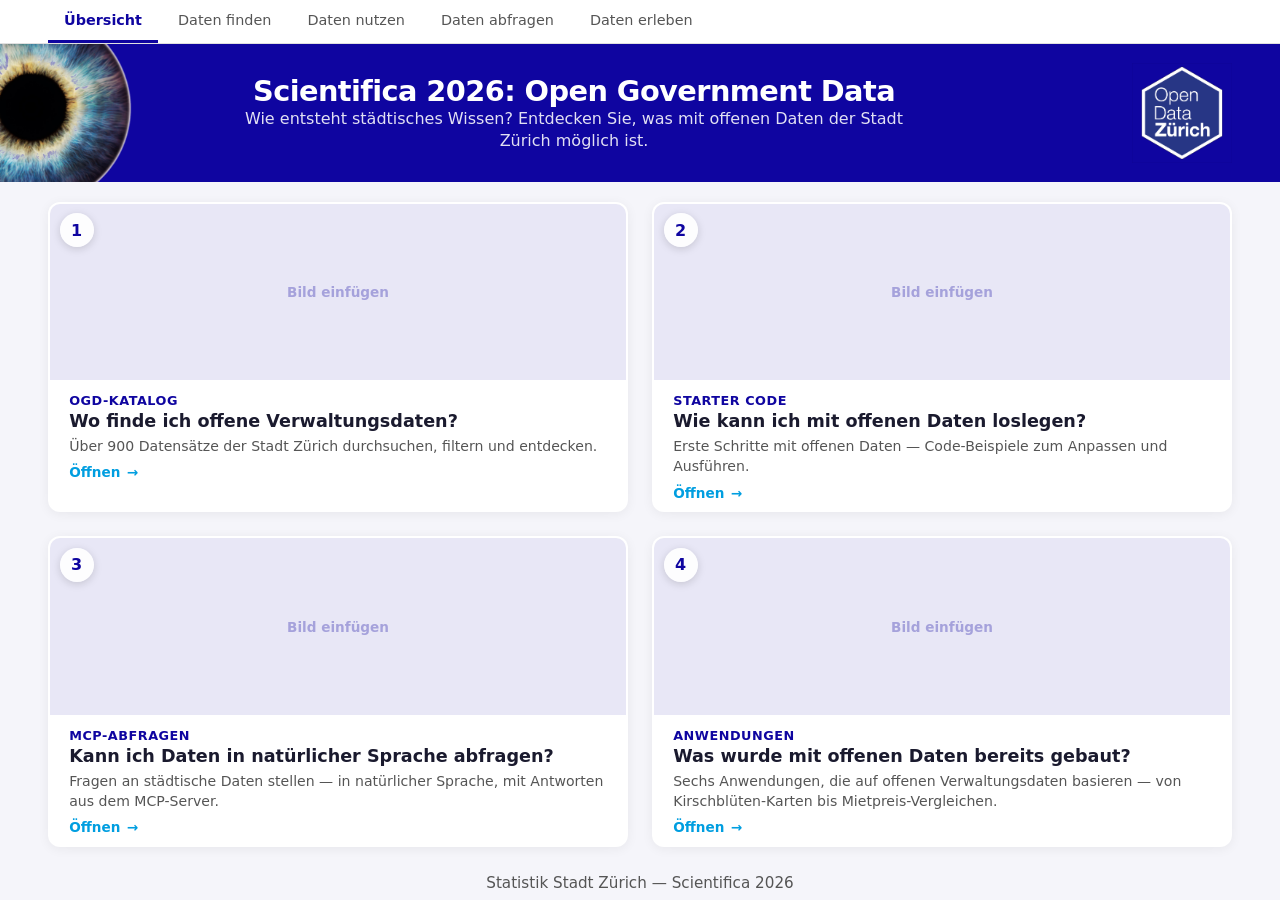
==== index.html @ 386baf56 "Inhalte ausbauen: Navigation, Kacheln, Header und CSS zentralisieren - Navigation umbenannt: Daten f" ====
<!DOCTYPE html>
<html lang="de">
<head>
  <meta charset="UTF-8">
  <meta name="viewport" content="width=device-width, initial-scale=1.0">
  <title>Scientifica 2026: Open Government Data — Stadt Zürich</title>
  <link rel="stylesheet" href="shared/style.css">
  <style>
    body {
      height: 100vh;
      overflow: hidden;
    }

    main {
      padding: 1.2rem 3rem;
      flex: 1;
      display: flex;
      min-height: 0;
    }

    .cards {
      grid-template-columns: repeat(2, 1fr);
      grid-template-rows: repeat(2, 1fr);
      flex: 1;
      min-height: 0;
    }

    .station-card {
      background: var(--card-bg);
      border-radius: var(--radius);
      overflow: hidden;
      box-shadow: 0 2px 12px rgba(0,0,0,0.06);
      display: flex;
      flex-direction: column;
      transition: transform 0.15s ease, box-shadow 0.15s ease;
      cursor: pointer;
      border: 2px solid transparent;
      text-decoration: none;
      color: inherit;
      padding: 0;
      min-height: 0;
    }

    .station-card:hover, .station-card:focus-visible {
      transform: translateY(-3px);
      box-shadow: 0 8px 24px rgba(0,0,0,0.10);
      border-color: var(--accent);
      outline: none;
    }

    .station-image {
      position: relative;
      flex: 1;
      min-height: 0;
      overflow: hidden;
      background: var(--blue-light);
    }

    .station-image img {
      width: 100%;
      height: 100%;
      object-fit: cover;
    }

    .station-image .placeholder-text {
      position: absolute;
      inset: 0;
      display: flex;
      align-items: center;
      justify-content: center;
      color: var(--blue);
      opacity: 0.3;
      font-size: 0.85rem;
      font-weight: 600;
    }

    .station-number {
      position: absolute;
      top: 0.6rem;
      left: 0.6rem;
      display: inline-flex;
      align-items: center;
      justify-content: center;
      width: 34px;
      height: 34px;
      border-radius: 50%;
      background: rgba(255,255,255,0.92);
      color: var(--blue);
      font-weight: 700;
      font-size: 1rem;
      box-shadow: 0 2px 8px rgba(0,0,0,0.15);
      z-index: 1;
    }

    .station-body {
      padding: 0.8rem 1.2rem 1rem;
      display: flex;
      flex-direction: column;
      flex-shrink: 0;
      height: 130px;
    }

    .station-label {
      font-size: 0.8rem;
      font-weight: 600;
      color: var(--blue);
      text-transform: uppercase;
      letter-spacing: 0.04em;
      margin-bottom: 0.2rem;
      display: block;
    }

    .station-card h2 {
      font-size: 1.1rem;
      font-weight: 700;
      margin-bottom: 0.3rem;
      color: var(--text);
    }

    .station-card p {
      font-size: 0.88rem;
      color: var(--text-light);
      line-height: 1.45;
    }

    .station-meta {
      margin-top: 0.5rem;
      display: flex;
      align-items: center;
      justify-content: space-between;
    }

    .station-cta {
      font-size: 0.85rem;
      font-weight: 600;
      color: var(--accent);
      display: flex;
      align-items: center;
      gap: 0.4rem;
    }

    .station-cta::after {
      content: '\2192';
      transition: transform 0.15s ease;
    }

    .station-card:hover .station-cta::after {
      transform: translateX(4px);
    }

    footer {
      padding: 0.5rem 3rem;
    }
  </style>
</head>
<body>

  <nav>
    <a class="active" href="index.html">Übersicht</a>
    <a href="katalog/index.html">Daten finden</a>
    <a href="starter-code/index.html">Daten nutzen</a>
    <a href="mcp-abfragen/index.html">Daten abfragen</a>
    <a href="anwendungen/index.html">Daten erleben</a>
  </nav>

  <header>
    <img class="header-eye" src="shared/eth_Auge1_transparent.png" alt="">
    <div class="header-text">
      <h1>Scientifica 2026: Open Government Data</h1>
      <p>Wie entsteht städtisches Wissen? Entdecken Sie, was mit offenen Daten der Stadt Zürich möglich ist.</p>
    </div>
    <img class="header-logo" src="shared/OGD_STICKER_final_zueriblau_hintergrund_quadr_noFill.png" alt="Open Data Zürich">
  </header>

  <main>
    <div class="cards">

      <a class="station-card" href="katalog/index.html">
        <div class="station-image">
          <span class="station-number">1</span>
          <!-- Bild hier einfügen: <img src="DEINE_URL" alt="OGD-Katalog"> -->
          <span class="placeholder-text">Bild einfügen</span>
        </div>
        <div class="station-body">
          <span class="station-label">OGD-Katalog</span>
          <h2>Wo finde ich offene Verwaltungsdaten?</h2>
          <p>Über 900 Datensätze der Stadt Zürich durchsuchen, filtern und entdecken.</p>
          <div class="station-meta">
            <span class="station-cta">Öffnen</span>
          </div>
        </div>
      </a>

      <a class="station-card" href="starter-code/index.html">
        <div class="station-image">
          <span class="station-number">2</span>
          <!-- Bild hier einfügen: <img src="DEINE_URL" alt="Starter Code"> -->
          <span class="placeholder-text">Bild einfügen</span>
        </div>
        <div class="station-body">
          <span class="station-label">Starter Code</span>
          <h2>Wie kann ich mit offenen Daten loslegen?</h2>
          <p>Erste Schritte mit offenen Daten — Code-Beispiele zum Anpassen und Ausführen.</p>
          <div class="station-meta">
            <span class="station-cta">Öffnen</span>
          </div>
        </div>
      </a>

      <a class="station-card" href="mcp-abfragen/index.html">
        <div class="station-image">
          <span class="station-number">3</span>
          <!-- Bild hier einfügen: <img src="DEINE_URL" alt="MCP-Abfragen"> -->
          <span class="placeholder-text">Bild einfügen</span>
        </div>
        <div class="station-body">
          <span class="station-label">MCP-Abfragen</span>
          <h2>Kann ich Daten in natürlicher Sprache abfragen?</h2>
          <p>Fragen an städtische Daten stellen — in natürlicher Sprache, mit Antworten aus dem MCP-Server.</p>
          <div class="station-meta">
            <span class="station-cta">Öffnen</span>
          </div>
        </div>
      </a>

      <a class="station-card" href="anwendungen/index.html">
        <div class="station-image">
          <span class="station-number">4</span>
          <!-- Bild hier einfügen: <img src="DEINE_URL" alt="Anwendungen"> -->
          <span class="placeholder-text">Bild einfügen</span>
        </div>
        <div class="station-body">
          <span class="station-label">Anwendungen</span>
          <h2>Was wurde mit offenen Daten bereits gebaut?</h2>
          <p>Sechs Anwendungen, die auf offenen Verwaltungsdaten basieren — von Kirschblüten-Karten bis Mietpreis-Vergleichen.</p>
          <div class="station-meta">
            <span class="station-cta">Öffnen</span>
          </div>
        </div>
      </a>

    </div>
  </main>

  <footer>
    <p>Statistik Stadt Zürich — Scientifica 2026</p>
  </footer>

</body>
</html>
---- shared/style.css ----
:root {
  --blue: #0F05A0;
  --blue-light: #e8e7f6;
  --accent: #009ee0;
  --text: #1a1a2e;
  --text-light: #555;
  --bg: #f5f5fa;
  --card-bg: #fff;
  --radius: 12px;
}

* { margin: 0; padding: 0; box-sizing: border-box; }

body {
  font-family: 'Segoe UI', system-ui, -apple-system, sans-serif;
  background: var(--bg);
  color: var(--text);
  min-height: 100vh;
  display: flex;
  flex-direction: column;
  cursor: default;
  user-select: none;
}

nav {
  background: #fff;
  border-bottom: 1px solid #e0e0e0;
  padding: 0 3rem;
  display: flex;
  align-items: center;
  gap: 0.25rem;
  overflow-x: auto;
}

nav a {
  padding: 0.75rem 1rem;
  font-size: 0.9rem;
  font-weight: 500;
  color: var(--text-light);
  text-decoration: none;
  white-space: nowrap;
  border-bottom: 3px solid transparent;
  transition: color 0.15s ease, border-color 0.15s ease;
}

nav a:hover {
  color: var(--text);
}

nav a.active {
  color: var(--blue);
  border-bottom-color: var(--blue);
  font-weight: 700;
}

header {
  background: var(--blue);
  color: #fff;
  padding: 1.2rem 3rem;
  display: flex;
  align-items: center;
  justify-content: center;
  gap: 2rem;
  position: relative;
  overflow: hidden;
  flex-shrink: 0;
}

.header-eye {
  position: absolute;
  left: -80px;
  top: 50%;
  transform: translateY(-50%);
  width: 220px;
  height: 220px;
  object-fit: cover;
  border-radius: 50%;
  pointer-events: none;
}

.header-text {
  text-align: center;
  flex: 1;
  z-index: 1;
}

header h1 {
  font-size: 1.8rem;
  font-weight: 700;
  letter-spacing: -0.02em;
}

header p {
  font-size: 1rem;
  opacity: 0.88;
  max-width: 700px;
  margin: 0 auto;
  line-height: 1.4;
}

.header-logo {
  width: 100px;
  height: 100px;
  flex-shrink: 0;
  object-fit: contain;
  z-index: 1;
}

main {
  flex: 1;
  padding: 2.5rem 3rem;
  max-width: 1400px;
  margin: 0 auto;
  width: 100%;
}

.cards {
  display: grid;
  grid-template-columns: repeat(auto-fit, minmax(340px, 1fr));
  gap: 1.5rem;
}

.card {
  background: var(--card-bg);
  border-radius: var(--radius);
  overflow: hidden;
  box-shadow: 0 2px 12px rgba(0,0,0,0.06);
  display: flex;
  flex-direction: column;
  transition: transform 0.15s ease, box-shadow 0.15s ease;
  cursor: pointer;
  border: 2px solid transparent;
  text-decoration: none;
  color: inherit;
}

.card:hover, .card:focus-visible {
  transform: translateY(-3px);
  box-shadow: 0 8px 24px rgba(0,0,0,0.10);
  border-color: var(--accent);
  outline: none;
}

.card-image {
  width: 100%;
  height: 200px;
  object-fit: cover;
  display: block;
}

.card-body {
  padding: 1.5rem;
  display: flex;
  flex-direction: column;
  flex: 1;
}

.card h2 {
  font-size: 1.3rem;
  font-weight: 700;
  margin-bottom: 0.5rem;
  color: var(--text);
}

.card p {
  font-size: 0.95rem;
  color: var(--text-light);
  line-height: 1.55;
  flex: 1;
}

.card-cta {
  margin-top: 1rem;
  font-size: 0.9rem;
  font-weight: 600;
  color: var(--accent);
  display: flex;
  align-items: center;
  gap: 0.4rem;
}

.card-cta::after {
  content: '\2192';
  transition: transform 0.15s ease;
}

.card:hover .card-cta::after {
  transform: translateX(4px);
}

footer {
  text-align: center;
  padding: 1.5rem 3rem 2rem;
  color: var(--text-light);
  font-size: 0.95rem;
}

footer a {
  color: var(--accent);
  text-decoration: none;
  font-weight: 600;
}

footer a:hover {
  text-decoration: underline;
}

/* Intro */
.intro {
  display: flex;
  gap: 2.5rem;
  align-items: flex-start;
  margin-bottom: 2.5rem;
}

.intro-text {
  flex: 1;
}

.intro-text h2 {
  font-size: 1.5rem;
  font-weight: 700;
  margin-bottom: 0.75rem;
  color: var(--text);
}

.intro-text p {
  font-size: 1rem;
  line-height: 1.6;
  color: var(--text-light);
  margin-bottom: 0.75rem;
}

.intro-image {
  width: 320px;
  flex-shrink: 0;
  border-radius: var(--radius);
  box-shadow: 0 2px 12px rgba(0,0,0,0.08);
}

/* Section titles */
.section-title {
  font-size: 1.4rem;
  font-weight: 700;
  margin-bottom: 1.25rem;
  color: var(--text);
}

/* Feature / Benefit boxes */
.features, .benefits {
  display: grid;
  grid-template-columns: repeat(auto-fit, minmax(240px, 1fr));
  gap: 1rem;
  margin-bottom: 2.5rem;
}

.feature, .benefit {
  background: var(--card-bg);
  border-radius: var(--radius);
  padding: 1.25rem;
  box-shadow: 0 2px 8px rgba(0,0,0,0.05);
}

.feature strong, .benefit strong {
  display: block;
  font-size: 0.95rem;
  margin-bottom: 0.3rem;
  color: var(--text);
}

.feature span, .benefit span {
  font-size: 0.88rem;
  color: var(--text-light);
  line-height: 1.5;
}

/* CTA banner */
.try-cta {
  background: var(--blue);
  color: #fff;
  border-radius: var(--radius);
  padding: 2rem;
  text-align: center;
  margin-bottom: 2.5rem;
}

.try-cta h2 {
  font-size: 1.4rem;
  font-weight: 700;
  margin-bottom: 0.5rem;
}

.try-cta p {
  font-size: 1rem;
  opacity: 0.88;
  margin-bottom: 1rem;
}

.try-cta a {
  display: inline-block;
  background: #fff;
  color: var(--blue);
  font-weight: 700;
  font-size: 1rem;
  padding: 0.7rem 2rem;
  border-radius: 8px;
  text-decoration: none;
  transition: transform 0.15s ease;
}

.try-cta a:hover {
  transform: scale(1.03);
}

/* Info note */
.info-note, .tech-note {
  background: var(--card-bg);
  border-radius: var(--radius);
  padding: 1.25rem 1.5rem;
  box-shadow: 0 2px 8px rgba(0,0,0,0.05);
  font-size: 0.9rem;
  color: var(--text-light);
  line-height: 1.6;
}

.info-note a, .tech-note a {
  color: var(--accent);
  text-decoration: none;
  font-weight: 600;
}

.info-note a:hover, .tech-note a:hover {
  text-decoration: underline;
}

/* Steps */
.steps {
  background: var(--card-bg);
  border-radius: var(--radius);
  padding: 1.5rem 2rem;
  box-shadow: 0 2px 12px rgba(0,0,0,0.06);
  margin-bottom: 2.5rem;
}

.steps h3 {
  font-size: 1.1rem;
  font-weight: 700;
  margin-bottom: 1rem;
  color: var(--text);
}

.steps ol {
  list-style: none;
  counter-reset: step;
  padding: 0;
}

.steps li {
  counter-increment: step;
  position: relative;
  padding-left: calc(28px + 0.75rem);
  margin-bottom: 0.75rem;
  font-size: 0.95rem;
  line-height: 1.55;
  color: var(--text-light);
}

.steps li::before {
  content: counter(step);
  position: absolute;
  left: 0;
  top: 0;
  display: inline-flex;
  align-items: center;
  justify-content: center;
  width: 28px;
  height: 28px;
  border-radius: 50%;
  background: var(--blue);
  color: #fff;
  font-weight: 700;
  font-size: 0.85rem;
}

.steps li a {
  color: var(--accent);
  text-decoration: none;
  font-weight: 600;
}

.steps li a:hover {
  text-decoration: underline;
}

/* Auto-reset overlay */
.reset-overlay {
  display: none;
  position: fixed;
  inset: 0;
  background: rgba(15, 5, 160, 0.92);
  color: #fff;
  z-index: 1000;
  flex-direction: column;
  align-items: center;
  justify-content: center;
  cursor: pointer;
}

.reset-overlay.visible {
  display: flex;
}

.reset-overlay h2 {
  font-size: 2.5rem;
  margin-bottom: 1rem;
}

.reset-overlay p {
  font-size: 1.3rem;
  opacity: 0.85;
}
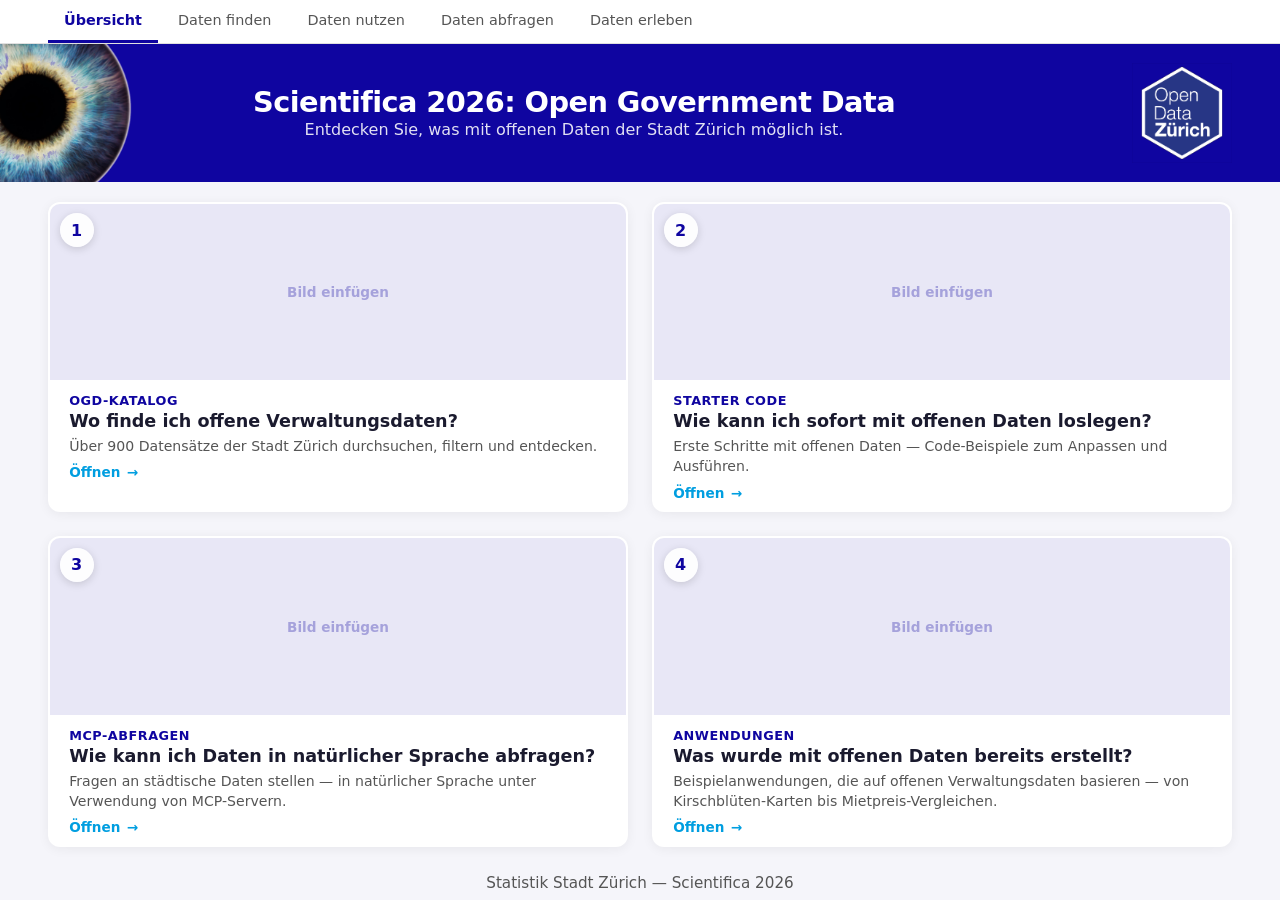
==== commit 9c354766: "Texte verfeinern: Kachel-Ueberschriften, Untertitel, Starter-Code-Schritte - Uebersicht: Kachel-Uebe" ====
--- a/index.html
+++ b/index.html
@@ -167,7 +167,7 @@
     <img class="header-eye" src="shared/eth_Auge1_transparent.png" alt="">
     <div class="header-text">
       <h1>Scientifica 2026: Open Government Data</h1>
-      <p>Wie entsteht städtisches Wissen? Entdecken Sie, was mit offenen Daten der Stadt Zürich möglich ist.</p>
+      <p>Entdecken Sie, was mit offenen Daten der Stadt Zürich möglich ist.</p>
     </div>
     <img class="header-logo" src="shared/OGD_STICKER_final_zueriblau_hintergrund_quadr_noFill.png" alt="Open Data Zürich">
   </header>
@@ -199,7 +199,7 @@
         </div>
         <div class="station-body">
           <span class="station-label">Starter Code</span>
-          <h2>Wie kann ich mit offenen Daten loslegen?</h2>
+          <h2>Wie kann ich sofort mit offenen Daten loslegen?</h2>
           <p>Erste Schritte mit offenen Daten — Code-Beispiele zum Anpassen und Ausführen.</p>
           <div class="station-meta">
             <span class="station-cta">Öffnen</span>
@@ -215,8 +215,8 @@
         </div>
         <div class="station-body">
           <span class="station-label">MCP-Abfragen</span>
-          <h2>Kann ich Daten in natürlicher Sprache abfragen?</h2>
-          <p>Fragen an städtische Daten stellen — in natürlicher Sprache, mit Antworten aus dem MCP-Server.</p>
+          <h2>Wie kann ich Daten in natürlicher Sprache abfragen?</h2>
+          <p>Fragen an städtische Daten stellen — in natürlicher Sprache unter Verwendung von MCP-Servern.</p>
           <div class="station-meta">
             <span class="station-cta">Öffnen</span>
           </div>
@@ -231,8 +231,8 @@
         </div>
         <div class="station-body">
           <span class="station-label">Anwendungen</span>
-          <h2>Was wurde mit offenen Daten bereits gebaut?</h2>
-          <p>Sechs Anwendungen, die auf offenen Verwaltungsdaten basieren — von Kirschblüten-Karten bis Mietpreis-Vergleichen.</p>
+          <h2>Was wurde mit offenen Daten bereits erstellt?</h2>
+          <p>Beispielanwendungen, die auf offenen Verwaltungsdaten basieren — von Kirschblüten-Karten bis Mietpreis-Vergleichen.</p>
           <div class="station-meta">
             <span class="station-cta">Öffnen</span>
           </div>
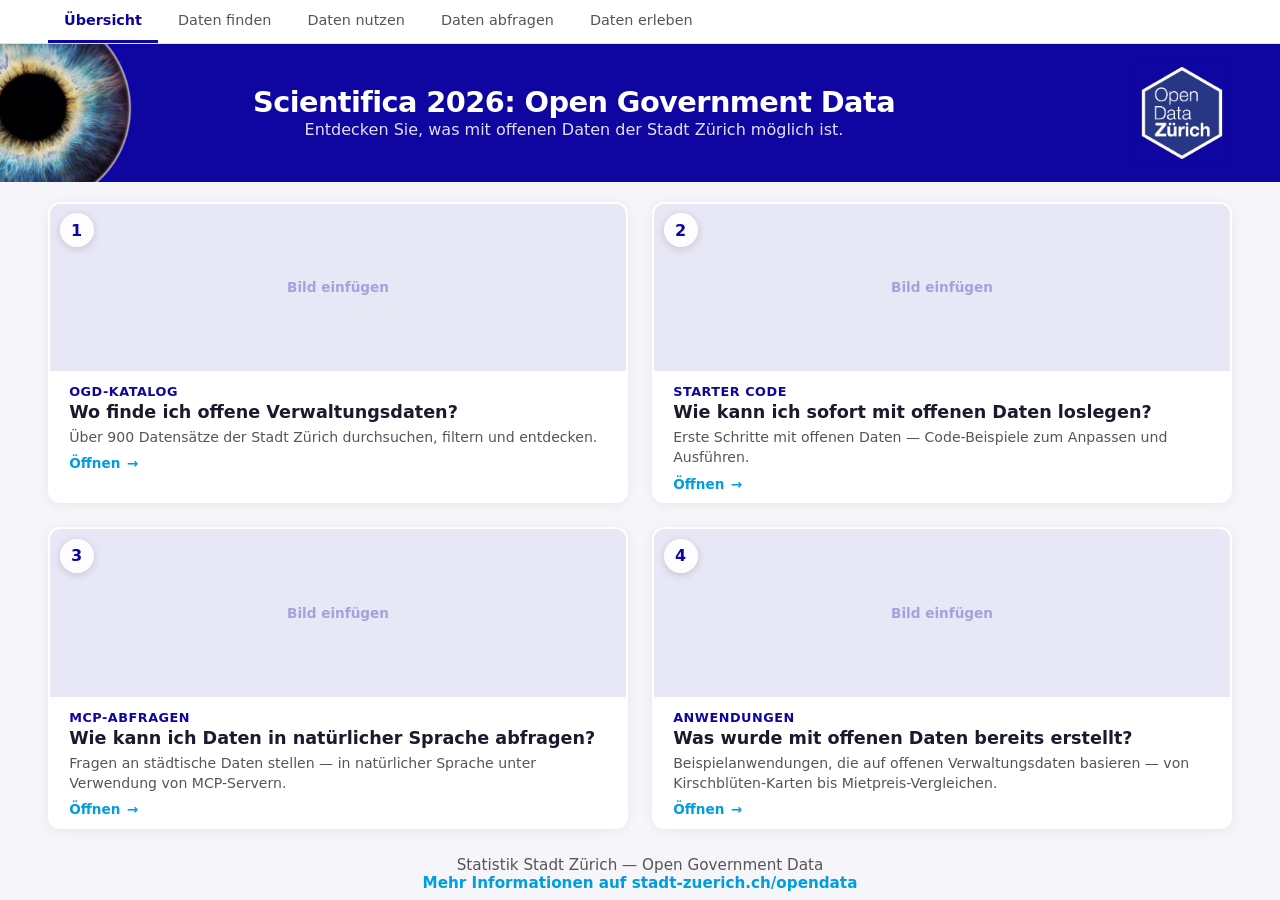
==== commit 212f0b77: "anpassungen mcp-server, footer, etc." ====
--- a/index.html
+++ b/index.html
@@ -243,7 +243,11 @@
   </main>
 
   <footer>
-    <p>Statistik Stadt Zürich — Scientifica 2026</p>
+    <p>
+      Statistik Stadt Zürich — Open Government Data
+      <br>
+      <a href="https://www.stadt-zuerich.ch/opendata" target="_blank" rel="noopener">Mehr Informationen auf stadt-zuerich.ch/opendata</a>
+    </p>
   </footer>
 
 </body>
--- a/shared/style.css
+++ b/shared/style.css
@@ -20,6 +20,11 @@
   flex-direction: column;
   cursor: default;
   user-select: none;
+}
+
+pre, code {
+  user-select: text;
+  cursor: text;
 }
 
 nav {
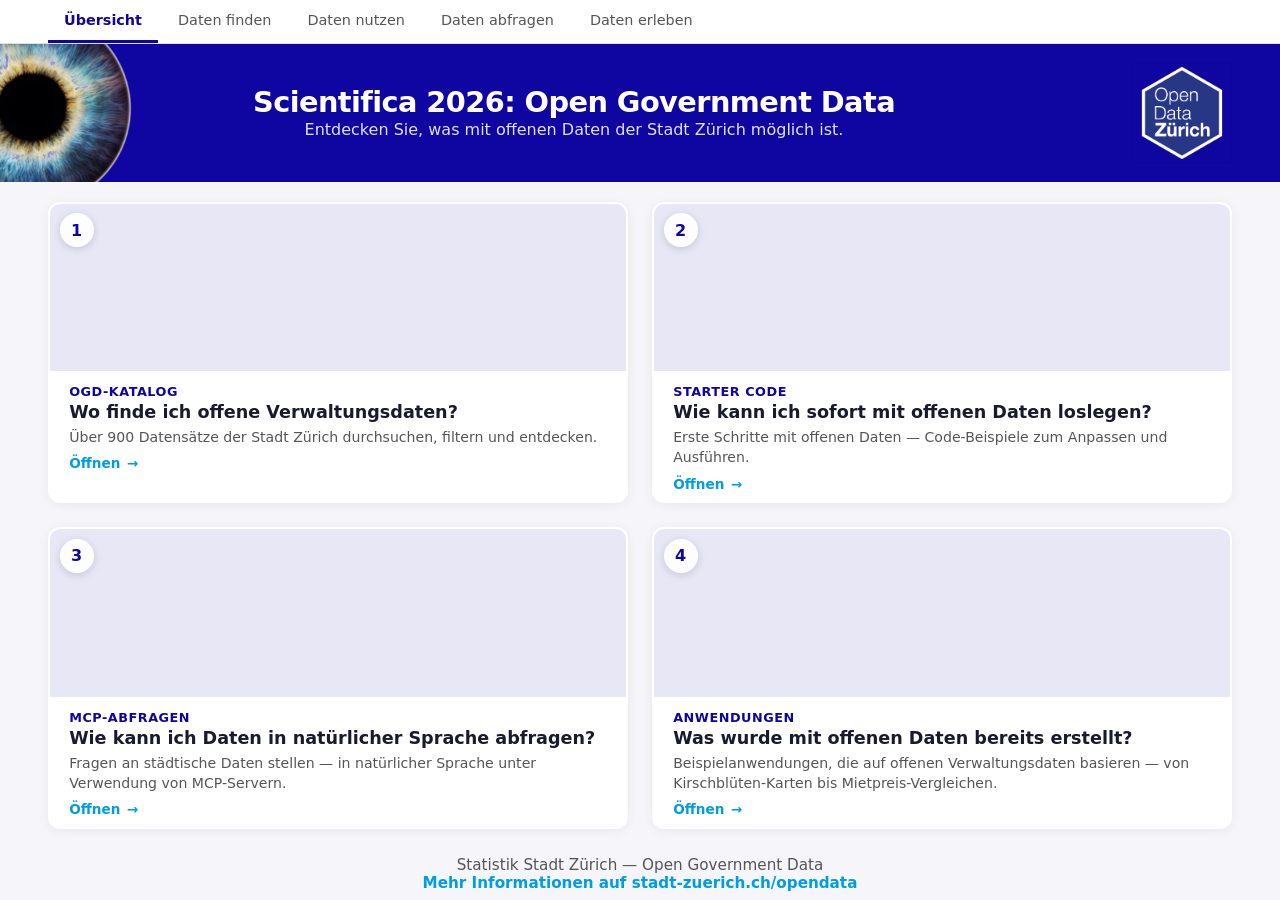
==== commit 4e6f35bd: "kleine anpassungen für testlauf" ====
--- a/index.html
+++ b/index.html
@@ -179,7 +179,7 @@
         <div class="station-image">
           <span class="station-number">1</span>
           <!-- Bild hier einfügen: <img src="DEINE_URL" alt="OGD-Katalog"> -->
-          <span class="placeholder-text">Bild einfügen</span>
+          <span class="placeholder-text"></span>
         </div>
         <div class="station-body">
           <span class="station-label">OGD-Katalog</span>
@@ -195,7 +195,7 @@
         <div class="station-image">
           <span class="station-number">2</span>
           <!-- Bild hier einfügen: <img src="DEINE_URL" alt="Starter Code"> -->
-          <span class="placeholder-text">Bild einfügen</span>
+          <span class="placeholder-text"></span>
         </div>
         <div class="station-body">
           <span class="station-label">Starter Code</span>
@@ -211,7 +211,7 @@
         <div class="station-image">
           <span class="station-number">3</span>
           <!-- Bild hier einfügen: <img src="DEINE_URL" alt="MCP-Abfragen"> -->
-          <span class="placeholder-text">Bild einfügen</span>
+          <span class="placeholder-text"></span>
         </div>
         <div class="station-body">
           <span class="station-label">MCP-Abfragen</span>
@@ -227,7 +227,7 @@
         <div class="station-image">
           <span class="station-number">4</span>
           <!-- Bild hier einfügen: <img src="DEINE_URL" alt="Anwendungen"> -->
-          <span class="placeholder-text">Bild einfügen</span>
+          <span class="placeholder-text"></span>
         </div>
         <div class="station-body">
           <span class="station-label">Anwendungen</span>
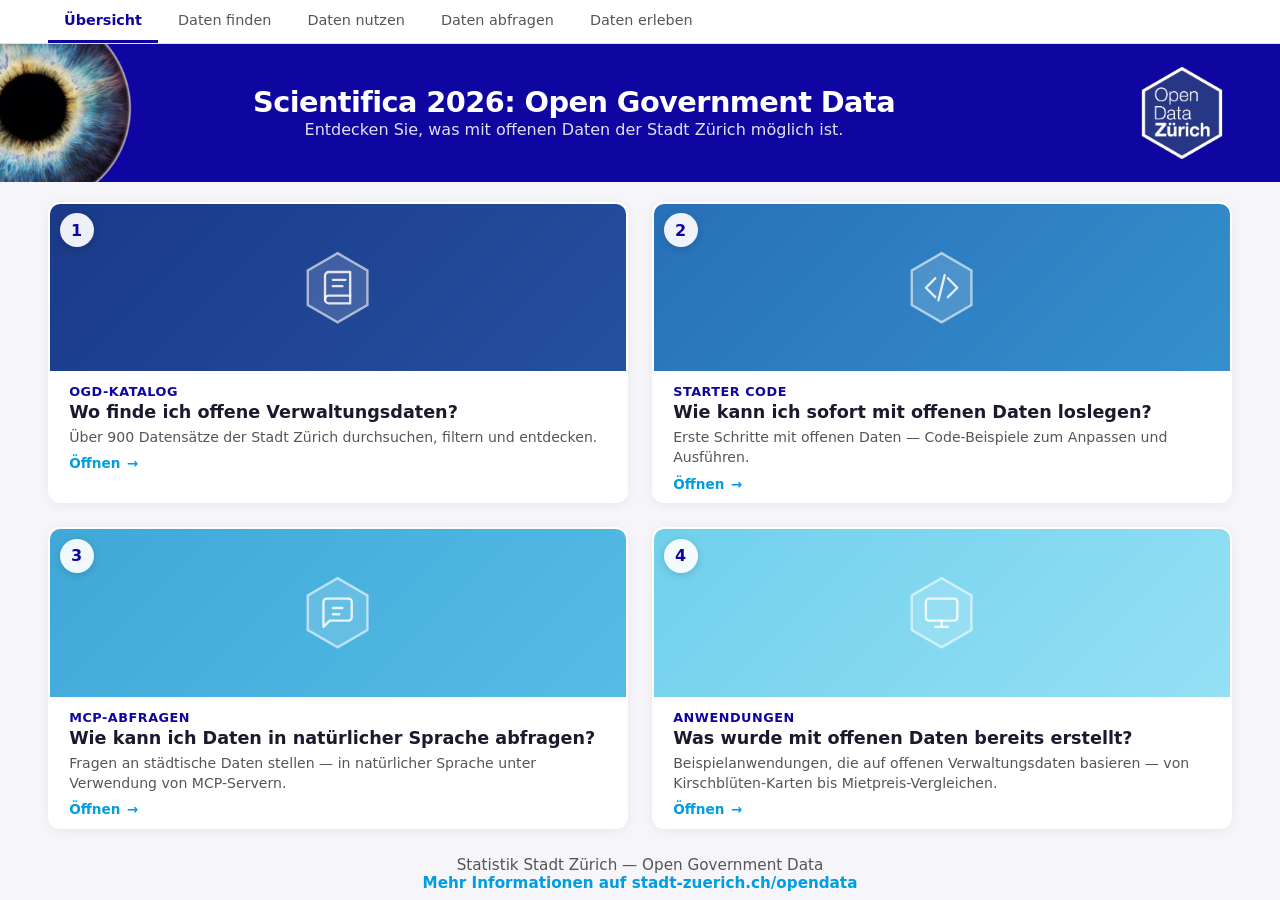
==== commit 38bd671c: "mcp-beispiele angepasst und für online version optimiert. startseite verbessert. vermeintlich :)" ====
--- a/index.html
+++ b/index.html
@@ -176,10 +176,10 @@
     <div class="cards">
 
       <a class="station-card" href="katalog/index.html">
-        <div class="station-image">
+        <div class="station-image" style="background: linear-gradient(135deg, #1a3a88 0%, #2550a0 100%); display:flex; align-items:center; justify-content:center;">
           <span class="station-number">1</span>
           <!-- Bild hier einfügen: <img src="DEINE_URL" alt="OGD-Katalog"> -->
-          <span class="placeholder-text"></span>
+          <svg style="width:45%;height:45%" viewBox="0 0 48 48" fill="none"><polygon points="24,2 43,13 43,35 24,46 5,35 5,13" fill="rgba(255,255,255,0.15)" stroke="rgba(255,255,255,0.6)" stroke-width="1.5"/><g transform="translate(12,12)" stroke="rgba(255,255,255,0.85)" stroke-width="1.5" stroke-linecap="round" stroke-linejoin="round"><path d="M4 19.5A2.5 2.5 0 0 1 6.5 17H20"/><path d="M6.5 2H20v20H6.5A2.5 2.5 0 0 1 4 19.5v-15A2.5 2.5 0 0 1 6.5 2z"/><line x1="9" y1="7" x2="17" y2="7"/><line x1="9" y1="11" x2="15" y2="11"/></g></svg>
         </div>
         <div class="station-body">
           <span class="station-label">OGD-Katalog</span>
@@ -192,10 +192,10 @@
       </a>
 
       <a class="station-card" href="starter-code/index.html">
-        <div class="station-image">
+        <div class="station-image" style="background: linear-gradient(135deg, #2870b8 0%, #3590cc 100%); display:flex; align-items:center; justify-content:center;">
           <span class="station-number">2</span>
           <!-- Bild hier einfügen: <img src="DEINE_URL" alt="Starter Code"> -->
-          <span class="placeholder-text"></span>
+          <svg style="width:45%;height:45%" viewBox="0 0 48 48" fill="none"><polygon points="24,2 43,13 43,35 24,46 5,35 5,13" fill="rgba(255,255,255,0.15)" stroke="rgba(255,255,255,0.6)" stroke-width="1.5"/><g transform="translate(12,12)" stroke="rgba(255,255,255,0.85)" stroke-width="1.5" stroke-linecap="round" stroke-linejoin="round"><polyline points="16 18 22 12 16 6"/><polyline points="8 6 2 12 8 18"/><line x1="14" y1="4" x2="10" y2="20"/></g></svg>
         </div>
         <div class="station-body">
           <span class="station-label">Starter Code</span>
@@ -208,10 +208,10 @@
       </a>
 
       <a class="station-card" href="mcp-abfragen/index.html">
-        <div class="station-image">
+        <div class="station-image" style="background: linear-gradient(135deg, #40a8d8 0%, #55bce5 100%); display:flex; align-items:center; justify-content:center;">
           <span class="station-number">3</span>
           <!-- Bild hier einfügen: <img src="DEINE_URL" alt="MCP-Abfragen"> -->
-          <span class="placeholder-text"></span>
+          <svg style="width:45%;height:45%" viewBox="0 0 48 48" fill="none"><polygon points="24,2 43,13 43,35 24,46 5,35 5,13" fill="rgba(255,255,255,0.15)" stroke="rgba(255,255,255,0.6)" stroke-width="1.5"/><g transform="translate(12,12)" stroke="rgba(255,255,255,0.85)" stroke-width="1.5" stroke-linecap="round" stroke-linejoin="round"><path d="M21 15a2 2 0 0 1-2 2H7l-4 4V5a2 2 0 0 1 2-2h14a2 2 0 0 1 2 2z"/><line x1="9" y1="9" x2="15" y2="9"/><line x1="9" y1="13" x2="13" y2="13"/></g></svg>
         </div>
         <div class="station-body">
           <span class="station-label">MCP-Abfragen</span>
@@ -224,10 +224,10 @@
       </a>
 
       <a class="station-card" href="anwendungen/index.html">
-        <div class="station-image">
+        <div class="station-image" style="background: linear-gradient(135deg, #70d0ec 0%, #95e0f5 100%); display:flex; align-items:center; justify-content:center;">
           <span class="station-number">4</span>
           <!-- Bild hier einfügen: <img src="DEINE_URL" alt="Anwendungen"> -->
-          <span class="placeholder-text"></span>
+          <svg style="width:45%;height:45%" viewBox="0 0 48 48" fill="none"><polygon points="24,2 43,13 43,35 24,46 5,35 5,13" fill="rgba(255,255,255,0.15)" stroke="rgba(255,255,255,0.6)" stroke-width="1.5"/><g transform="translate(12,12)" stroke="rgba(255,255,255,0.85)" stroke-width="1.5" stroke-linecap="round" stroke-linejoin="round"><rect x="2" y="3" width="20" height="14" rx="2"/><line x1="8" y1="21" x2="16" y2="21"/><line x1="12" y1="17" x2="12" y2="21"/></g></svg>
         </div>
         <div class="station-body">
           <span class="station-label">Anwendungen</span>
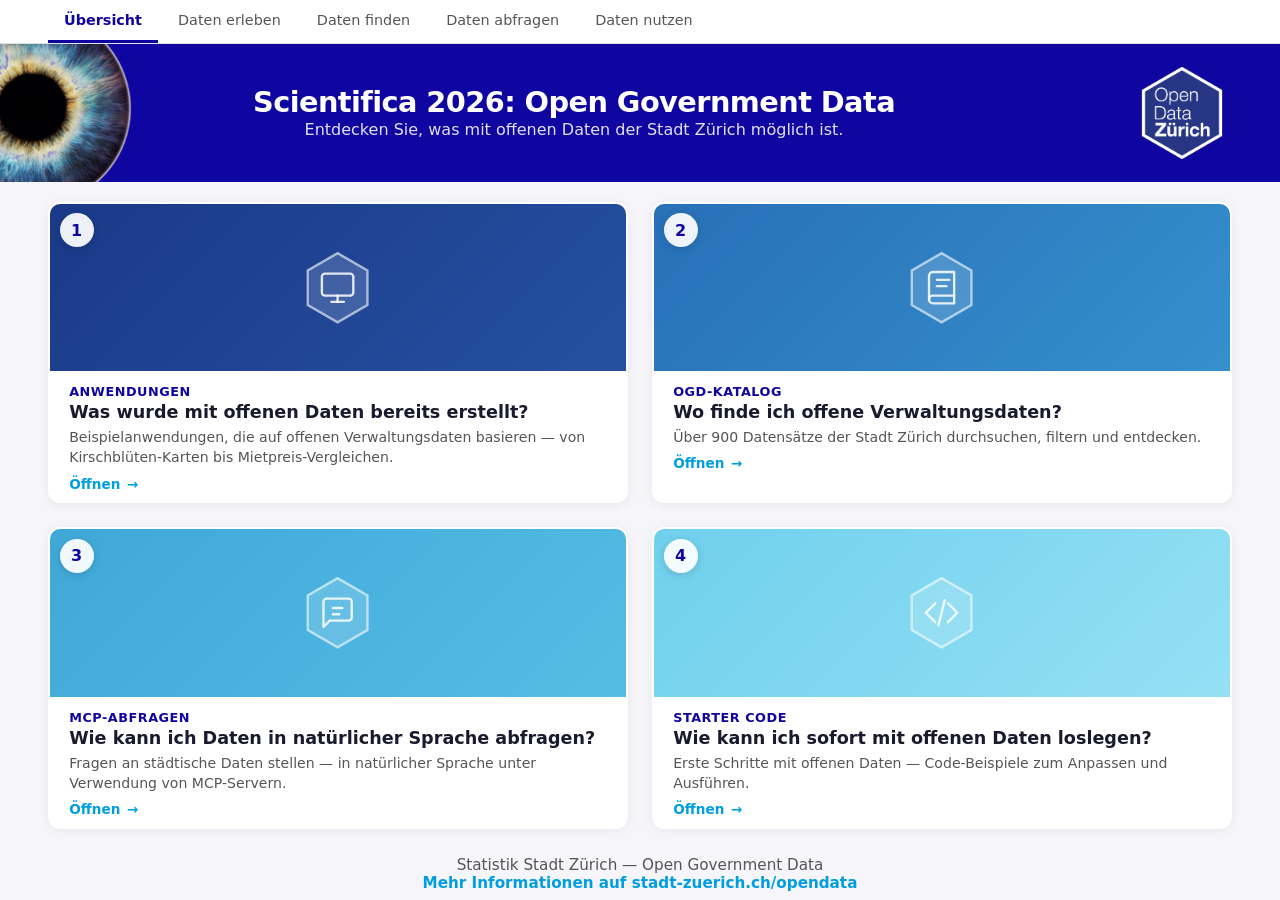
==== commit 8839553a: "Kachel-Reihenfolge anpassen, Navigation aktualisieren, MCP-Server-URLs ergänzen Neue Reihenfolge: An" ====
--- a/index.html
+++ b/index.html
@@ -157,10 +157,10 @@
 
   <nav>
     <a class="active" href="index.html">Übersicht</a>
+    <a href="anwendungen/index.html">Daten erleben</a>
     <a href="katalog/index.html">Daten finden</a>
+    <a href="mcp-abfragen/index.html">Daten abfragen</a>
     <a href="starter-code/index.html">Daten nutzen</a>
-    <a href="mcp-abfragen/index.html">Daten abfragen</a>
-    <a href="anwendungen/index.html">Daten erleben</a>
   </nav>
 
   <header>
@@ -175,9 +175,25 @@
   <main>
     <div class="cards">
 
-      <a class="station-card" href="katalog/index.html">
+      <a class="station-card" href="anwendungen/index.html">
         <div class="station-image" style="background: linear-gradient(135deg, #1a3a88 0%, #2550a0 100%); display:flex; align-items:center; justify-content:center;">
           <span class="station-number">1</span>
+          <!-- Bild hier einfügen: <img src="DEINE_URL" alt="Anwendungen"> -->
+          <svg style="width:45%;height:45%" viewBox="0 0 48 48" fill="none"><polygon points="24,2 43,13 43,35 24,46 5,35 5,13" fill="rgba(255,255,255,0.15)" stroke="rgba(255,255,255,0.6)" stroke-width="1.5"/><g transform="translate(12,12)" stroke="rgba(255,255,255,0.85)" stroke-width="1.5" stroke-linecap="round" stroke-linejoin="round"><rect x="2" y="3" width="20" height="14" rx="2"/><line x1="8" y1="21" x2="16" y2="21"/><line x1="12" y1="17" x2="12" y2="21"/></g></svg>
+        </div>
+        <div class="station-body">
+          <span class="station-label">Anwendungen</span>
+          <h2>Was wurde mit offenen Daten bereits erstellt?</h2>
+          <p>Beispielanwendungen, die auf offenen Verwaltungsdaten basieren — von Kirschblüten-Karten bis Mietpreis-Vergleichen.</p>
+          <div class="station-meta">
+            <span class="station-cta">Öffnen</span>
+          </div>
+        </div>
+      </a>
+
+      <a class="station-card" href="katalog/index.html">
+        <div class="station-image" style="background: linear-gradient(135deg, #2870b8 0%, #3590cc 100%); display:flex; align-items:center; justify-content:center;">
+          <span class="station-number">2</span>
           <!-- Bild hier einfügen: <img src="DEINE_URL" alt="OGD-Katalog"> -->
           <svg style="width:45%;height:45%" viewBox="0 0 48 48" fill="none"><polygon points="24,2 43,13 43,35 24,46 5,35 5,13" fill="rgba(255,255,255,0.15)" stroke="rgba(255,255,255,0.6)" stroke-width="1.5"/><g transform="translate(12,12)" stroke="rgba(255,255,255,0.85)" stroke-width="1.5" stroke-linecap="round" stroke-linejoin="round"><path d="M4 19.5A2.5 2.5 0 0 1 6.5 17H20"/><path d="M6.5 2H20v20H6.5A2.5 2.5 0 0 1 4 19.5v-15A2.5 2.5 0 0 1 6.5 2z"/><line x1="9" y1="7" x2="17" y2="7"/><line x1="9" y1="11" x2="15" y2="11"/></g></svg>
         </div>
@@ -185,22 +201,6 @@
           <span class="station-label">OGD-Katalog</span>
           <h2>Wo finde ich offene Verwaltungsdaten?</h2>
           <p>Über 900 Datensätze der Stadt Zürich durchsuchen, filtern und entdecken.</p>
-          <div class="station-meta">
-            <span class="station-cta">Öffnen</span>
-          </div>
-        </div>
-      </a>
-
-      <a class="station-card" href="starter-code/index.html">
-        <div class="station-image" style="background: linear-gradient(135deg, #2870b8 0%, #3590cc 100%); display:flex; align-items:center; justify-content:center;">
-          <span class="station-number">2</span>
-          <!-- Bild hier einfügen: <img src="DEINE_URL" alt="Starter Code"> -->
-          <svg style="width:45%;height:45%" viewBox="0 0 48 48" fill="none"><polygon points="24,2 43,13 43,35 24,46 5,35 5,13" fill="rgba(255,255,255,0.15)" stroke="rgba(255,255,255,0.6)" stroke-width="1.5"/><g transform="translate(12,12)" stroke="rgba(255,255,255,0.85)" stroke-width="1.5" stroke-linecap="round" stroke-linejoin="round"><polyline points="16 18 22 12 16 6"/><polyline points="8 6 2 12 8 18"/><line x1="14" y1="4" x2="10" y2="20"/></g></svg>
-        </div>
-        <div class="station-body">
-          <span class="station-label">Starter Code</span>
-          <h2>Wie kann ich sofort mit offenen Daten loslegen?</h2>
-          <p>Erste Schritte mit offenen Daten — Code-Beispiele zum Anpassen und Ausführen.</p>
           <div class="station-meta">
             <span class="station-cta">Öffnen</span>
           </div>
@@ -223,16 +223,16 @@
         </div>
       </a>
 
-      <a class="station-card" href="anwendungen/index.html">
+      <a class="station-card" href="starter-code/index.html">
         <div class="station-image" style="background: linear-gradient(135deg, #70d0ec 0%, #95e0f5 100%); display:flex; align-items:center; justify-content:center;">
           <span class="station-number">4</span>
-          <!-- Bild hier einfügen: <img src="DEINE_URL" alt="Anwendungen"> -->
-          <svg style="width:45%;height:45%" viewBox="0 0 48 48" fill="none"><polygon points="24,2 43,13 43,35 24,46 5,35 5,13" fill="rgba(255,255,255,0.15)" stroke="rgba(255,255,255,0.6)" stroke-width="1.5"/><g transform="translate(12,12)" stroke="rgba(255,255,255,0.85)" stroke-width="1.5" stroke-linecap="round" stroke-linejoin="round"><rect x="2" y="3" width="20" height="14" rx="2"/><line x1="8" y1="21" x2="16" y2="21"/><line x1="12" y1="17" x2="12" y2="21"/></g></svg>
-        </div>
-        <div class="station-body">
-          <span class="station-label">Anwendungen</span>
-          <h2>Was wurde mit offenen Daten bereits erstellt?</h2>
-          <p>Beispielanwendungen, die auf offenen Verwaltungsdaten basieren — von Kirschblüten-Karten bis Mietpreis-Vergleichen.</p>
+          <!-- Bild hier einfügen: <img src="DEINE_URL" alt="Starter Code"> -->
+          <svg style="width:45%;height:45%" viewBox="0 0 48 48" fill="none"><polygon points="24,2 43,13 43,35 24,46 5,35 5,13" fill="rgba(255,255,255,0.15)" stroke="rgba(255,255,255,0.6)" stroke-width="1.5"/><g transform="translate(12,12)" stroke="rgba(255,255,255,0.85)" stroke-width="1.5" stroke-linecap="round" stroke-linejoin="round"><polyline points="16 18 22 12 16 6"/><polyline points="8 6 2 12 8 18"/><line x1="14" y1="4" x2="10" y2="20"/></g></svg>
+        </div>
+        <div class="station-body">
+          <span class="station-label">Starter Code</span>
+          <h2>Wie kann ich sofort mit offenen Daten loslegen?</h2>
+          <p>Erste Schritte mit offenen Daten — Code-Beispiele zum Anpassen und Ausführen.</p>
           <div class="station-meta">
             <span class="station-cta">Öffnen</span>
           </div>
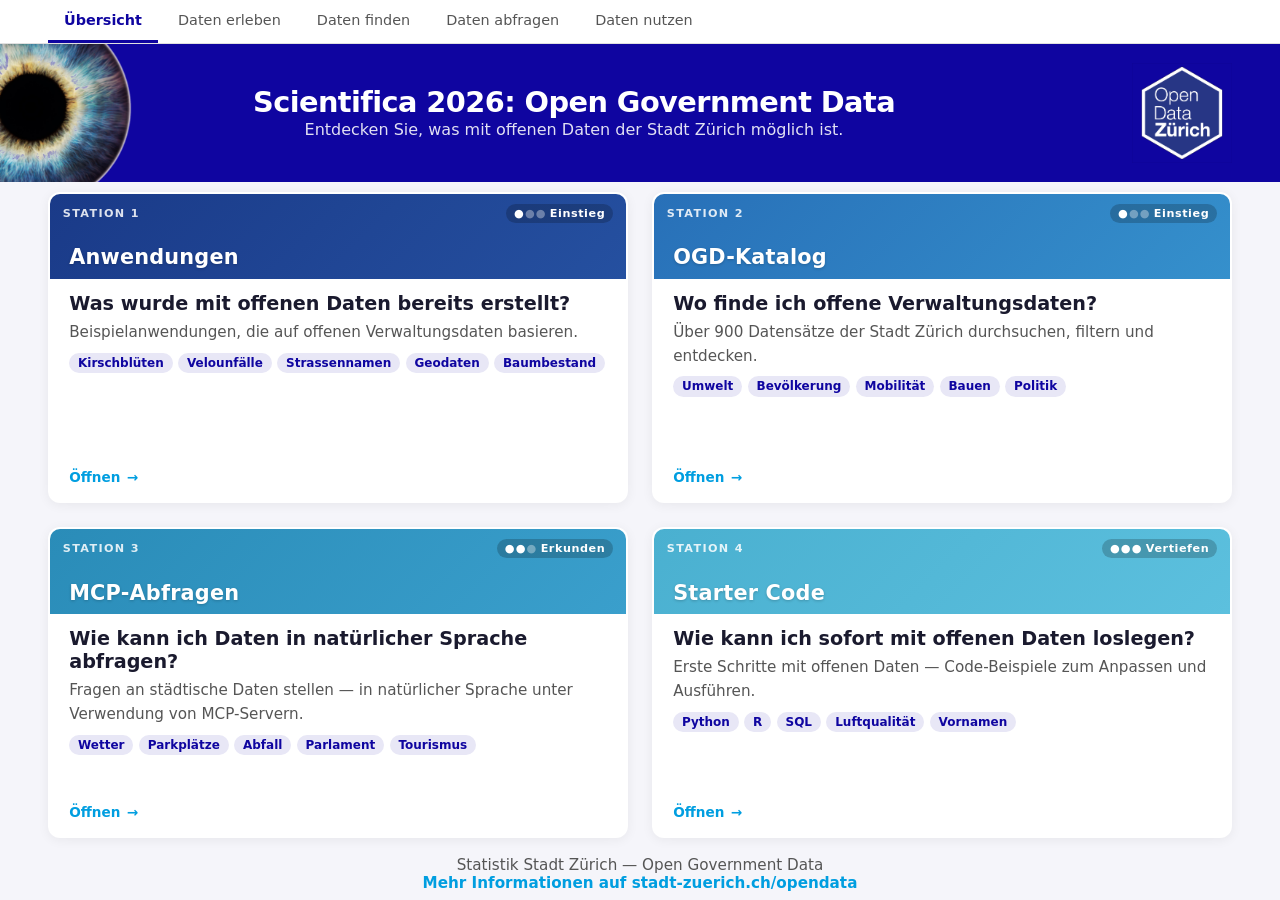
==== commit 14a32df0: "Startseite: Kacheln redesignen, MCP-Seite: Server-URLs und Referenz ergänzen Startseite: Gradient-He" ====
--- a/index.html
+++ b/index.html
@@ -7,12 +7,11 @@
   <link rel="stylesheet" href="shared/style.css">
   <style>
     body {
-      height: 100vh;
-      overflow: hidden;
+      min-height: 100vh;
     }
 
     main {
-      padding: 1.2rem 3rem;
+      padding: 0.6rem 3rem;
       flex: 1;
       display: flex;
       min-height: 0;
@@ -22,7 +21,7 @@
       grid-template-columns: repeat(2, 1fr);
       grid-template-rows: repeat(2, 1fr);
       flex: 1;
-      min-height: 0;
+      min-height: 360px;
     }
 
     .station-card {
@@ -48,86 +47,112 @@
       outline: none;
     }
 
-    .station-image {
+    .station-header {
       position: relative;
-      flex: 1;
-      min-height: 0;
-      overflow: hidden;
-      background: var(--blue-light);
-    }
-
-    .station-image img {
+      height: 85px;
+      flex-shrink: 0;
+      display: flex;
+      align-items: flex-end;
+      padding: 0.6rem 1.2rem;
+    }
+
+    .station-header img {
+      position: absolute;
+      inset: 0;
       width: 100%;
       height: 100%;
       object-fit: cover;
     }
 
-    .station-image .placeholder-text {
-      position: absolute;
-      inset: 0;
-      display: flex;
-      align-items: center;
-      justify-content: center;
-      color: var(--blue);
-      opacity: 0.3;
-      font-size: 0.85rem;
-      font-weight: 600;
-    }
-
-    .station-number {
+    .station-top {
       position: absolute;
       top: 0.6rem;
-      left: 0.6rem;
-      display: inline-flex;
+      left: 0.8rem;
+      right: 0.8rem;
+      display: flex;
       align-items: center;
-      justify-content: center;
-      width: 34px;
-      height: 34px;
-      border-radius: 50%;
-      background: rgba(255,255,255,0.92);
-      color: var(--blue);
+      justify-content: space-between;
+    }
+
+    .station-number {
+      font-size: 0.7rem;
       font-weight: 700;
-      font-size: 1rem;
-      box-shadow: 0 2px 8px rgba(0,0,0,0.15);
+      color: rgba(255,255,255,0.85);
+      text-transform: uppercase;
+      letter-spacing: 0.12em;
+    }
+
+    .station-level {
+      font-size: 0.7rem;
+      font-weight: 600;
+      color: #fff;
+      letter-spacing: 0.05em;
+      background: rgba(0,0,0,0.2);
+      padding: 0.2rem 0.5rem;
+      border-radius: 1rem;
+    }
+
+    .station-level .dots {
+      margin-right: 0.2rem;
+      letter-spacing: 0.1em;
+    }
+
+    .station-level .dot-empty {
+      opacity: 0.35;
+    }
+
+    .station-name {
+      font-size: 1.3rem;
+      font-weight: 600;
+      color: #fff;
       z-index: 1;
+      letter-spacing: 0.01em;
+      text-shadow: 0 1px 3px rgba(0,0,0,0.2);
     }
 
     .station-body {
       padding: 0.8rem 1.2rem 1rem;
       display: flex;
       flex-direction: column;
-      flex-shrink: 0;
-      height: 130px;
-    }
-
-    .station-label {
-      font-size: 0.8rem;
+      flex: 1;
+      min-height: 0;
+    }
+
+    .station-card h2 {
+      font-size: 1.2rem;
+      font-weight: 700;
+      margin-bottom: 0.4rem;
+      color: var(--text);
+    }
+
+    .station-card p {
+      font-size: 0.95rem;
+      color: var(--text-light);
+      line-height: 1.55;
+    }
+
+    .station-meta {
+      margin-top: auto;
+      display: flex;
+      align-items: center;
+      justify-content: space-between;
+    }
+
+    .station-tags {
+      display: flex;
+      flex-wrap: wrap;
+      gap: 0.35rem;
+      margin-top: 0.5rem;
+    }
+
+    .station-tag {
+      font-size: 0.75rem;
       font-weight: 600;
       color: var(--blue);
-      text-transform: uppercase;
-      letter-spacing: 0.04em;
-      margin-bottom: 0.2rem;
-      display: block;
-    }
-
-    .station-card h2 {
-      font-size: 1.1rem;
-      font-weight: 700;
-      margin-bottom: 0.3rem;
-      color: var(--text);
-    }
-
-    .station-card p {
-      font-size: 0.88rem;
-      color: var(--text-light);
-      line-height: 1.45;
-    }
-
-    .station-meta {
-      margin-top: 0.5rem;
-      display: flex;
-      align-items: center;
-      justify-content: space-between;
+      background: var(--blue-light);
+      padding: 0.2rem 0.55rem;
+      border-radius: 0.8rem;
+      white-space: nowrap;
     }
 
     .station-cta {
@@ -176,15 +201,24 @@
     <div class="cards">
 
       <a class="station-card" href="anwendungen/index.html">
-        <div class="station-image" style="background: linear-gradient(135deg, #1a3a88 0%, #2550a0 100%); display:flex; align-items:center; justify-content:center;">
-          <span class="station-number">1</span>
+        <div class="station-header" style="background: linear-gradient(135deg, #1a3a88 0%, #2550a0 100%);">
           <!-- Bild hier einfügen: <img src="DEINE_URL" alt="Anwendungen"> -->
-          <svg style="width:45%;height:45%" viewBox="0 0 48 48" fill="none"><polygon points="24,2 43,13 43,35 24,46 5,35 5,13" fill="rgba(255,255,255,0.15)" stroke="rgba(255,255,255,0.6)" stroke-width="1.5"/><g transform="translate(12,12)" stroke="rgba(255,255,255,0.85)" stroke-width="1.5" stroke-linecap="round" stroke-linejoin="round"><rect x="2" y="3" width="20" height="14" rx="2"/><line x1="8" y1="21" x2="16" y2="21"/><line x1="12" y1="17" x2="12" y2="21"/></g></svg>
+          <div class="station-top">
+            <span class="station-number">Station 1</span>
+            <span class="station-level"><span class="dots"><span class="dot-filled">●</span><span class="dot-empty">●●</span></span>Einstieg</span>
+          </div>
+          <span class="station-name">Anwendungen</span>
         </div>
         <div class="station-body">
-          <span class="station-label">Anwendungen</span>
           <h2>Was wurde mit offenen Daten bereits erstellt?</h2>
-          <p>Beispielanwendungen, die auf offenen Verwaltungsdaten basieren — von Kirschblüten-Karten bis Mietpreis-Vergleichen.</p>
+          <p>Beispielanwendungen, die auf offenen Verwaltungsdaten basieren.</p>
+          <div class="station-tags">
+            <span class="station-tag">Kirschblüten</span>
+            <span class="station-tag">Velounfälle</span>
+            <span class="station-tag">Strassennamen</span>
+            <span class="station-tag">Geodaten</span>
+            <span class="station-tag">Baumbestand</span>
+          </div>
           <div class="station-meta">
             <span class="station-cta">Öffnen</span>
           </div>
@@ -192,15 +226,24 @@
       </a>
 
       <a class="station-card" href="katalog/index.html">
-        <div class="station-image" style="background: linear-gradient(135deg, #2870b8 0%, #3590cc 100%); display:flex; align-items:center; justify-content:center;">
-          <span class="station-number">2</span>
+        <div class="station-header" style="background: linear-gradient(135deg, #2870b8 0%, #3590cc 100%);">
           <!-- Bild hier einfügen: <img src="DEINE_URL" alt="OGD-Katalog"> -->
-          <svg style="width:45%;height:45%" viewBox="0 0 48 48" fill="none"><polygon points="24,2 43,13 43,35 24,46 5,35 5,13" fill="rgba(255,255,255,0.15)" stroke="rgba(255,255,255,0.6)" stroke-width="1.5"/><g transform="translate(12,12)" stroke="rgba(255,255,255,0.85)" stroke-width="1.5" stroke-linecap="round" stroke-linejoin="round"><path d="M4 19.5A2.5 2.5 0 0 1 6.5 17H20"/><path d="M6.5 2H20v20H6.5A2.5 2.5 0 0 1 4 19.5v-15A2.5 2.5 0 0 1 6.5 2z"/><line x1="9" y1="7" x2="17" y2="7"/><line x1="9" y1="11" x2="15" y2="11"/></g></svg>
+          <div class="station-top">
+            <span class="station-number">Station 2</span>
+            <span class="station-level"><span class="dots"><span class="dot-filled">●</span><span class="dot-empty">●●</span></span>Einstieg</span>
+          </div>
+          <span class="station-name">OGD-Katalog</span>
         </div>
         <div class="station-body">
-          <span class="station-label">OGD-Katalog</span>
           <h2>Wo finde ich offene Verwaltungsdaten?</h2>
           <p>Über 900 Datensätze der Stadt Zürich durchsuchen, filtern und entdecken.</p>
+          <div class="station-tags">
+            <span class="station-tag">Umwelt</span>
+            <span class="station-tag">Bevölkerung</span>
+            <span class="station-tag">Mobilität</span>
+            <span class="station-tag">Bauen</span>
+            <span class="station-tag">Politik</span>
+          </div>
           <div class="station-meta">
             <span class="station-cta">Öffnen</span>
           </div>
@@ -208,15 +251,24 @@
       </a>
 
       <a class="station-card" href="mcp-abfragen/index.html">
-        <div class="station-image" style="background: linear-gradient(135deg, #40a8d8 0%, #55bce5 100%); display:flex; align-items:center; justify-content:center;">
-          <span class="station-number">3</span>
+        <div class="station-header" style="background: linear-gradient(135deg, #2a8cb8 0%, #3a9fcc 100%);">
           <!-- Bild hier einfügen: <img src="DEINE_URL" alt="MCP-Abfragen"> -->
-          <svg style="width:45%;height:45%" viewBox="0 0 48 48" fill="none"><polygon points="24,2 43,13 43,35 24,46 5,35 5,13" fill="rgba(255,255,255,0.15)" stroke="rgba(255,255,255,0.6)" stroke-width="1.5"/><g transform="translate(12,12)" stroke="rgba(255,255,255,0.85)" stroke-width="1.5" stroke-linecap="round" stroke-linejoin="round"><path d="M21 15a2 2 0 0 1-2 2H7l-4 4V5a2 2 0 0 1 2-2h14a2 2 0 0 1 2 2z"/><line x1="9" y1="9" x2="15" y2="9"/><line x1="9" y1="13" x2="13" y2="13"/></g></svg>
+          <div class="station-top">
+            <span class="station-number">Station 3</span>
+            <span class="station-level"><span class="dots"><span class="dot-filled">●●</span><span class="dot-empty">●</span></span>Erkunden</span>
+          </div>
+          <span class="station-name">MCP-Abfragen</span>
         </div>
         <div class="station-body">
-          <span class="station-label">MCP-Abfragen</span>
           <h2>Wie kann ich Daten in natürlicher Sprache abfragen?</h2>
           <p>Fragen an städtische Daten stellen — in natürlicher Sprache unter Verwendung von MCP-Servern.</p>
+          <div class="station-tags">
+            <span class="station-tag">Wetter</span>
+            <span class="station-tag">Parkplätze</span>
+            <span class="station-tag">Abfall</span>
+            <span class="station-tag">Parlament</span>
+            <span class="station-tag">Tourismus</span>
+          </div>
           <div class="station-meta">
             <span class="station-cta">Öffnen</span>
           </div>
@@ -224,15 +276,24 @@
       </a>
 
       <a class="station-card" href="starter-code/index.html">
-        <div class="station-image" style="background: linear-gradient(135deg, #70d0ec 0%, #95e0f5 100%); display:flex; align-items:center; justify-content:center;">
-          <span class="station-number">4</span>
+        <div class="station-header" style="background: linear-gradient(135deg, #4ab0d0 0%, #5cc0de 100%);">
           <!-- Bild hier einfügen: <img src="DEINE_URL" alt="Starter Code"> -->
-          <svg style="width:45%;height:45%" viewBox="0 0 48 48" fill="none"><polygon points="24,2 43,13 43,35 24,46 5,35 5,13" fill="rgba(255,255,255,0.15)" stroke="rgba(255,255,255,0.6)" stroke-width="1.5"/><g transform="translate(12,12)" stroke="rgba(255,255,255,0.85)" stroke-width="1.5" stroke-linecap="round" stroke-linejoin="round"><polyline points="16 18 22 12 16 6"/><polyline points="8 6 2 12 8 18"/><line x1="14" y1="4" x2="10" y2="20"/></g></svg>
+          <div class="station-top">
+            <span class="station-number">Station 4</span>
+            <span class="station-level"><span class="dots"><span class="dot-filled">●●●</span></span>Vertiefen</span>
+          </div>
+          <span class="station-name">Starter Code</span>
         </div>
         <div class="station-body">
-          <span class="station-label">Starter Code</span>
           <h2>Wie kann ich sofort mit offenen Daten loslegen?</h2>
           <p>Erste Schritte mit offenen Daten — Code-Beispiele zum Anpassen und Ausführen.</p>
+          <div class="station-tags">
+            <span class="station-tag">Python</span>
+            <span class="station-tag">R</span>
+            <span class="station-tag">SQL</span>
+            <span class="station-tag">Luftqualität</span>
+            <span class="station-tag">Vornamen</span>
+          </div>
           <div class="station-meta">
             <span class="station-cta">Öffnen</span>
           </div>
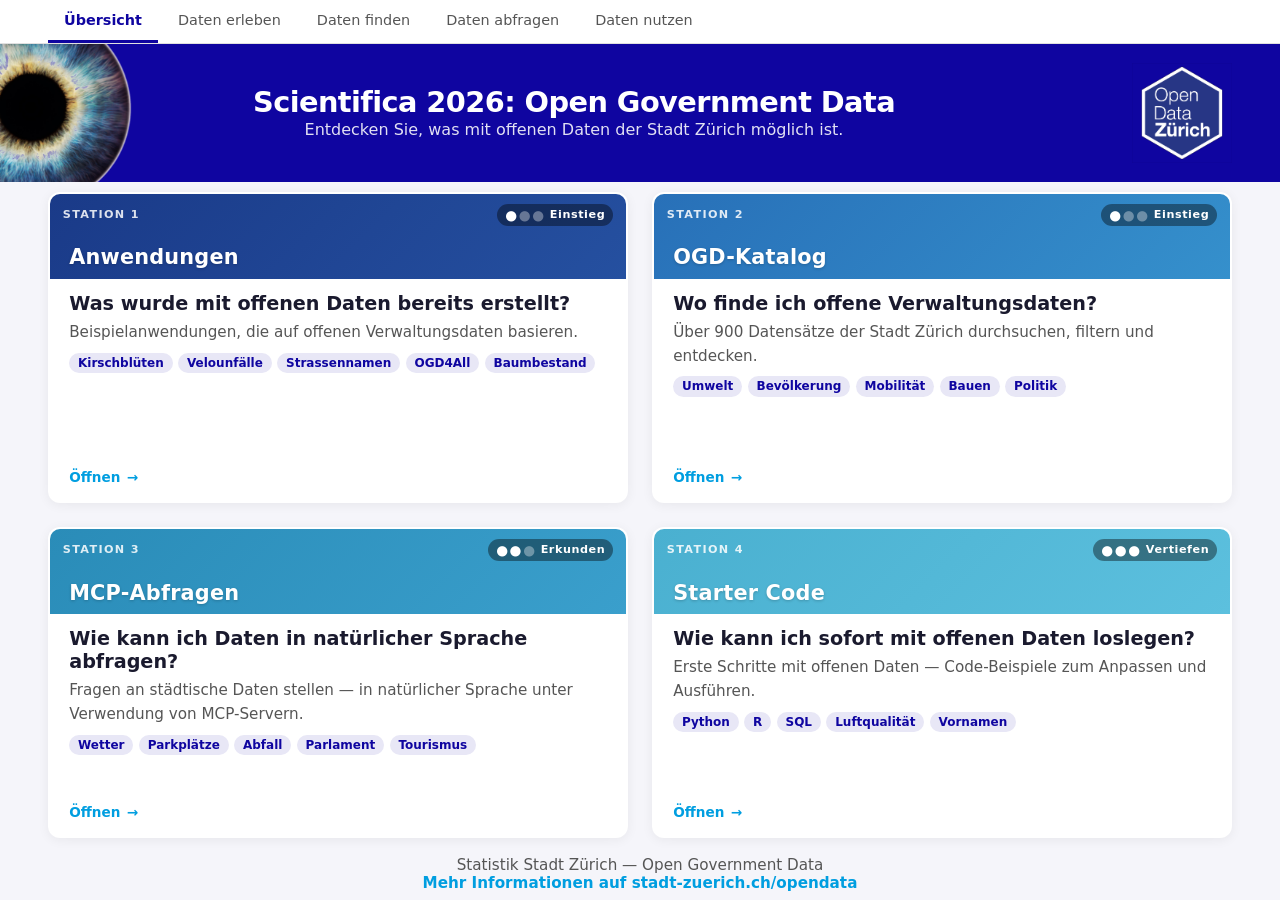
==== commit 2e622918: "Startseite: Skill-Level-Badges und Themen-Chips verfeinern, Anwendungen-Header kürzen Skill-Level-Kr" ====
--- a/index.html
+++ b/index.html
@@ -87,14 +87,17 @@
       font-weight: 600;
       color: #fff;
       letter-spacing: 0.05em;
-      background: rgba(0,0,0,0.2);
+      background: rgba(0,0,0,0.4);
       padding: 0.2rem 0.5rem;
       border-radius: 1rem;
+      display: inline-flex;
+      align-items: center;
     }
 
     .station-level .dots {
-      margin-right: 0.2rem;
-      letter-spacing: 0.1em;
+      margin-right: 0.25rem;
+      font-size: 0.85rem;
+      letter-spacing: 0.12em;
     }
 
     .station-level .dot-empty {
@@ -216,7 +219,7 @@
             <span class="station-tag">Kirschblüten</span>
             <span class="station-tag">Velounfälle</span>
             <span class="station-tag">Strassennamen</span>
-            <span class="station-tag">Geodaten</span>
+            <span class="station-tag">OGD4All</span>
             <span class="station-tag">Baumbestand</span>
           </div>
           <div class="station-meta">
